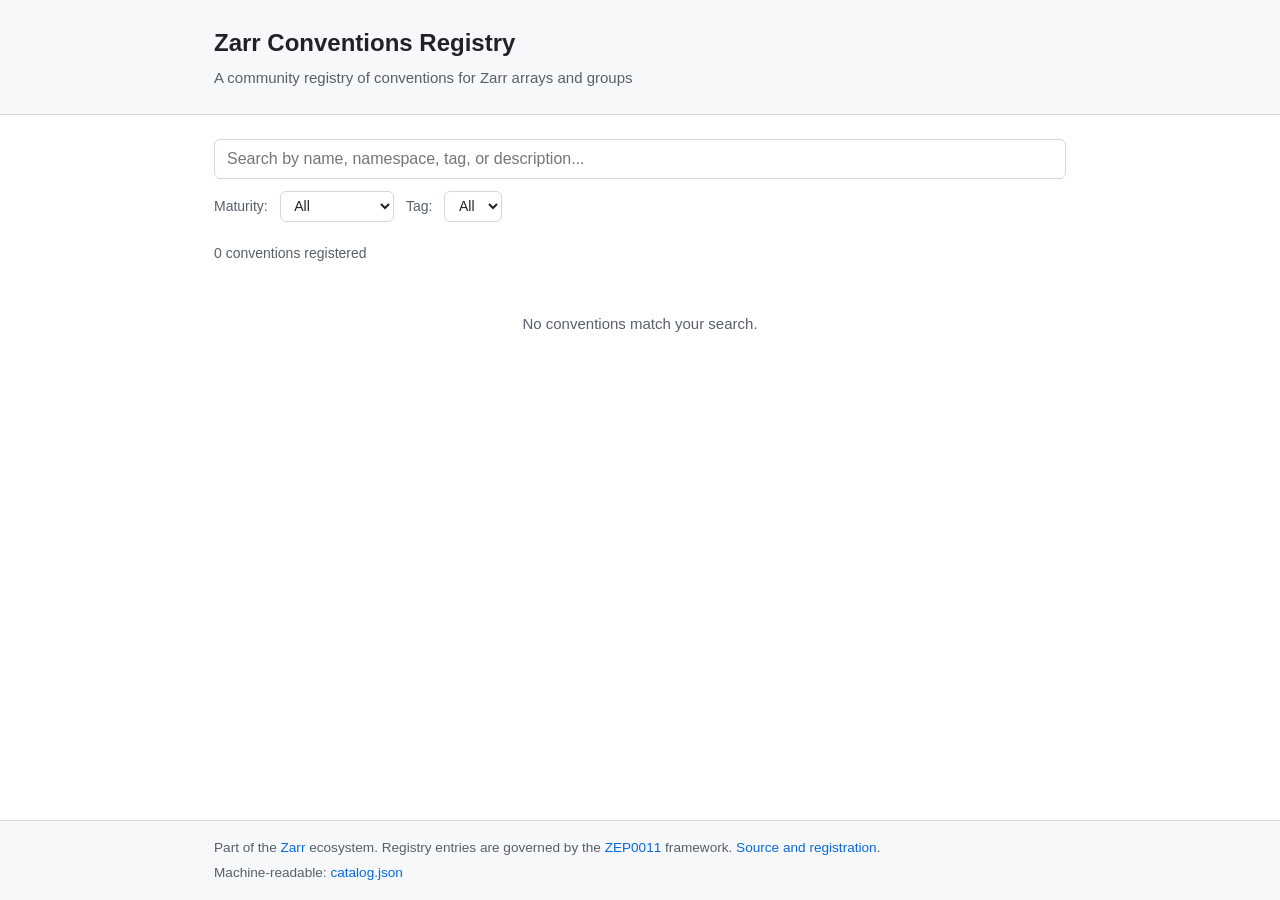
==== site/index.html @ 2f589cee "Registry plumbing and site" ====
<!doctype html>
<html lang="en">
  <head>
    <meta charset="UTF-8" />
    <meta name="viewport" content="width=device-width, initial-scale=1.0" />
    <title>Zarr Conventions Registry</title>
    <link rel="stylesheet" href="assets/style.css" />
  </head>
  <body>
    <header>
      <div class="header-inner">
        <h1>Zarr Conventions Registry</h1>
        <p class="subtitle">
          A community registry of conventions for Zarr arrays and groups
        </p>
      </div>
    </header>

    <main>
      <section class="search-bar">
        <input
          type="search"
          id="search-input"
          placeholder="Search by name, namespace, tag, or description..."
          aria-label="Search conventions"
          autocomplete="off"
        />
        <div class="filters">
          <label for="filter-maturity">Maturity:</label>
          <select id="filter-maturity">
            <option value="">All</option>
            <option value="proposed">Proposed</option>
            <option value="pilot">Pilot</option>
            <option value="candidate">Candidate</option>
            <option value="stable">Stable</option>
            <option value="deprecated">Deprecated</option>
          </select>
          <label for="filter-tag">Tag:</label>
          <select id="filter-tag">
            <option value="">All</option>
          </select>
        </div>
      </section>

      <section class="stats" id="stats">
        <!-- filled by JS -->
      </section>

      <section class="results" id="results">
        <p class="loading">Loading registry...</p>
      </section>
    </main>

    <div id="modal-overlay" class="modal-overlay" hidden>
      <div
        class="modal"
        role="dialog"
        aria-modal="true"
        aria-labelledby="modal-title"
      >
        <button class="modal-close" id="modal-close" aria-label="Close">
          &times;
        </button>
        <div id="modal-body">
          <!-- filled by JS -->
        </div>
      </div>
    </div>

    <footer>
      <div class="footer-inner">
        <p>
          Part of the <a href="https://zarr.dev">Zarr</a> ecosystem. Registry
          entries are governed by the
          <a href="https://zarr.dev/zeps/active/ZEP0011.html">ZEP0011</a>
          framework.
          <a href="https://github.com/pvanlaake/zarr-conventions-registry"
            >Source and registration</a
          >.
        </p>
        <p class="catalog-link">
          Machine-readable:
          <a href="catalog.json">catalog.json</a>
        </p>
      </div>
    </footer>

    <script src="assets/fuse.min.js"></script>
    <script src="assets/search.js"></script>
  </body>
</html>
---- site/assets/style.css ----
/* ── Reset & base ── */
*,
*::before,
*::after {
  box-sizing: border-box;
  margin: 0;
  padding: 0;
}

:root {
  --color-bg: #ffffff;
  --color-surface: #f6f8fa;
  --color-border: #d0d7de;
  --color-text: #1f2328;
  --color-muted: #57606a;
  --color-accent: #0969da;
  --color-accent-bg: #ddf4ff;

  --maturity-proposed: #d1ecf1;
  --maturity-pilot: #fff3cd;
  --maturity-candidate: #cce5ff;
  --maturity-stable: #d4edda;
  --maturity-deprecated: #f8d7da;

  --radius: 6px;
  --shadow: 0 1px 3px rgba(0, 0, 0, 0.12);
  --font:
    -apple-system, BlinkMacSystemFont, "Segoe UI", Helvetica, Arial, sans-serif;
}

body {
  font-family: var(--font);
  font-size: 15px;
  line-height: 1.6;
  color: var(--color-text);
  background: var(--color-bg);
  min-height: 100vh;
  display: flex;
  flex-direction: column;
}

a {
  color: var(--color-accent);
  text-decoration: none;
}
a:hover {
  text-decoration: underline;
}

/* ── Header ── */
header {
  background: var(--color-surface);
  border-bottom: 1px solid var(--color-border);
  padding: 1.5rem 0;
}

.header-inner {
  max-width: 900px;
  margin: 0 auto;
  padding: 0 1.5rem;
}

header h1 {
  font-size: 1.5rem;
  font-weight: 600;
}
.subtitle {
  color: var(--color-muted);
  margin-top: 0.25rem;
}

/* ── Main ── */
main {
  max-width: 900px;
  margin: 0 auto;
  padding: 1.5rem;
  flex: 1;
  width: 100%;
}

/* ── Search ── */
.search-bar {
  margin-bottom: 1.25rem;
}

#search-input {
  width: 100%;
  padding: 0.6rem 0.75rem;
  font-size: 1rem;
  border: 1px solid var(--color-border);
  border-radius: var(--radius);
  background: var(--color-bg);
  color: var(--color-text);
  margin-bottom: 0.75rem;
}

#search-input:focus {
  outline: none;
  border-color: var(--color-accent);
  box-shadow: 0 0 0 3px rgba(9, 105, 218, 0.15);
}

.filters {
  display: flex;
  align-items: center;
  gap: 0.75rem;
  flex-wrap: wrap;
}

.filters label {
  color: var(--color-muted);
  font-size: 0.875rem;
}

.filters select {
  padding: 0.35rem 0.6rem;
  border: 1px solid var(--color-border);
  border-radius: var(--radius);
  font-size: 0.875rem;
  background: var(--color-bg);
  color: var(--color-text);
  cursor: pointer;
}

/* ── Stats ── */
.stats {
  font-size: 0.875rem;
  color: var(--color-muted);
  margin-bottom: 1rem;
}

/* ── Convention cards ── */
.results {
  display: flex;
  flex-direction: column;
  gap: 0.75rem;
}

.card {
  border: 1px solid var(--color-border);
  border-radius: var(--radius);
  padding: 1rem 1.25rem;
  background: var(--color-bg);
  box-shadow: var(--shadow);
  cursor: pointer;
  transition:
    border-color 0.15s,
    box-shadow 0.15s;
}

.card:hover {
  border-color: var(--color-accent);
  box-shadow: 0 2px 6px rgba(0, 0, 0, 0.15);
}

.card-header {
  display: flex;
  align-items: baseline;
  gap: 0.75rem;
  flex-wrap: wrap;
  margin-bottom: 0.4rem;
}

.card-name {
  font-size: 1rem;
  font-weight: 600;
}

.card-namespace {
  font-family: ui-monospace, SFMono-Regular, monospace;
  font-size: 0.8rem;
  color: var(--color-muted);
  background: var(--color-surface);
  border: 1px solid var(--color-border);
  border-radius: 3px;
  padding: 0 0.35rem;
}

.card-title {
  color: var(--color-muted);
  font-size: 0.875rem;
}

.card-description {
  font-size: 0.9rem;
  color: var(--color-muted);
  margin-bottom: 0.6rem;
  display: -webkit-box;
  -webkit-line-clamp: 2;
  line-clamp: 2;
  -webkit-box-orient: vertical;
  overflow: hidden;
}

.card-footer {
  display: flex;
  gap: 0.5rem;
  flex-wrap: wrap;
  align-items: center;
}

/* ── Badges ── */
.badge {
  font-size: 0.75rem;
  font-weight: 500;
  padding: 0.15rem 0.5rem;
  border-radius: 2rem;
  text-transform: capitalize;
}

.badge-maturity-proposed {
  background: var(--maturity-proposed);
}
.badge-maturity-pilot {
  background: var(--maturity-pilot);
}
.badge-maturity-candidate {
  background: var(--maturity-candidate);
}
.badge-maturity-stable {
  background: var(--maturity-stable);
}
.badge-maturity-deprecated {
  background: var(--maturity-deprecated);
}

.badge-tag {
  background: var(--color-accent-bg);
  color: var(--color-accent);
}

/* ── Modal ── */
.modal-overlay {
  position: fixed;
  inset: 0;
  background: rgba(0, 0, 0, 0.45);
  display: flex;
  align-items: center;
  justify-content: center;
  z-index: 100;
  padding: 1rem;
}

.modal-overlay[hidden] {
  display: none;
}

.modal {
  background: var(--color-bg);
  border-radius: var(--radius);
  box-shadow: 0 8px 32px rgba(0, 0, 0, 0.2);
  max-width: 640px;
  width: 100%;
  max-height: 85vh;
  overflow-y: auto;
  padding: 1.5rem;
  position: relative;
}

.modal-close {
  position: absolute;
  top: 0.75rem;
  right: 0.75rem;
  background: none;
  border: none;
  font-size: 1.5rem;
  cursor: pointer;
  color: var(--color-muted);
  line-height: 1;
}

.modal-close:hover {
  color: var(--color-text);
}

#modal-body h2 {
  font-size: 1.2rem;
  margin-bottom: 0.25rem;
}
#modal-body .modal-namespace {
  font-family: ui-monospace, SFMono-Regular, monospace;
  font-size: 0.85rem;
  color: var(--color-muted);
  margin-bottom: 1rem;
}

.modal-section {
  margin-top: 1rem;
}
.modal-section h3 {
  font-size: 0.8rem;
  text-transform: uppercase;
  letter-spacing: 0.05em;
  color: var(--color-muted);
  margin-bottom: 0.4rem;
}

.modal-section p {
  font-size: 0.9rem;
}

.modal-links {
  display: flex;
  flex-direction: column;
  gap: 0.3rem;
}
.modal-links a {
  font-size: 0.9rem;
}

.modal-uuid {
  font-family: ui-monospace, SFMono-Regular, monospace;
  font-size: 0.75rem;
  color: var(--color-muted);
  margin-top: 1.25rem;
  padding-top: 0.75rem;
  border-top: 1px solid var(--color-border);
  word-break: break-all;
}

/* ── Empty / loading states ── */
.loading,
.empty {
  color: var(--color-muted);
  text-align: center;
  padding: 2rem 0;
}

/* ── Footer ── */
footer {
  border-top: 1px solid var(--color-border);
  background: var(--color-surface);
  padding: 1rem 0;
  margin-top: 2rem;
}

.footer-inner {
  max-width: 900px;
  margin: 0 auto;
  padding: 0 1.5rem;
  font-size: 0.85rem;
  color: var(--color-muted);
  display: flex;
  flex-direction: column;
  gap: 0.25rem;
}
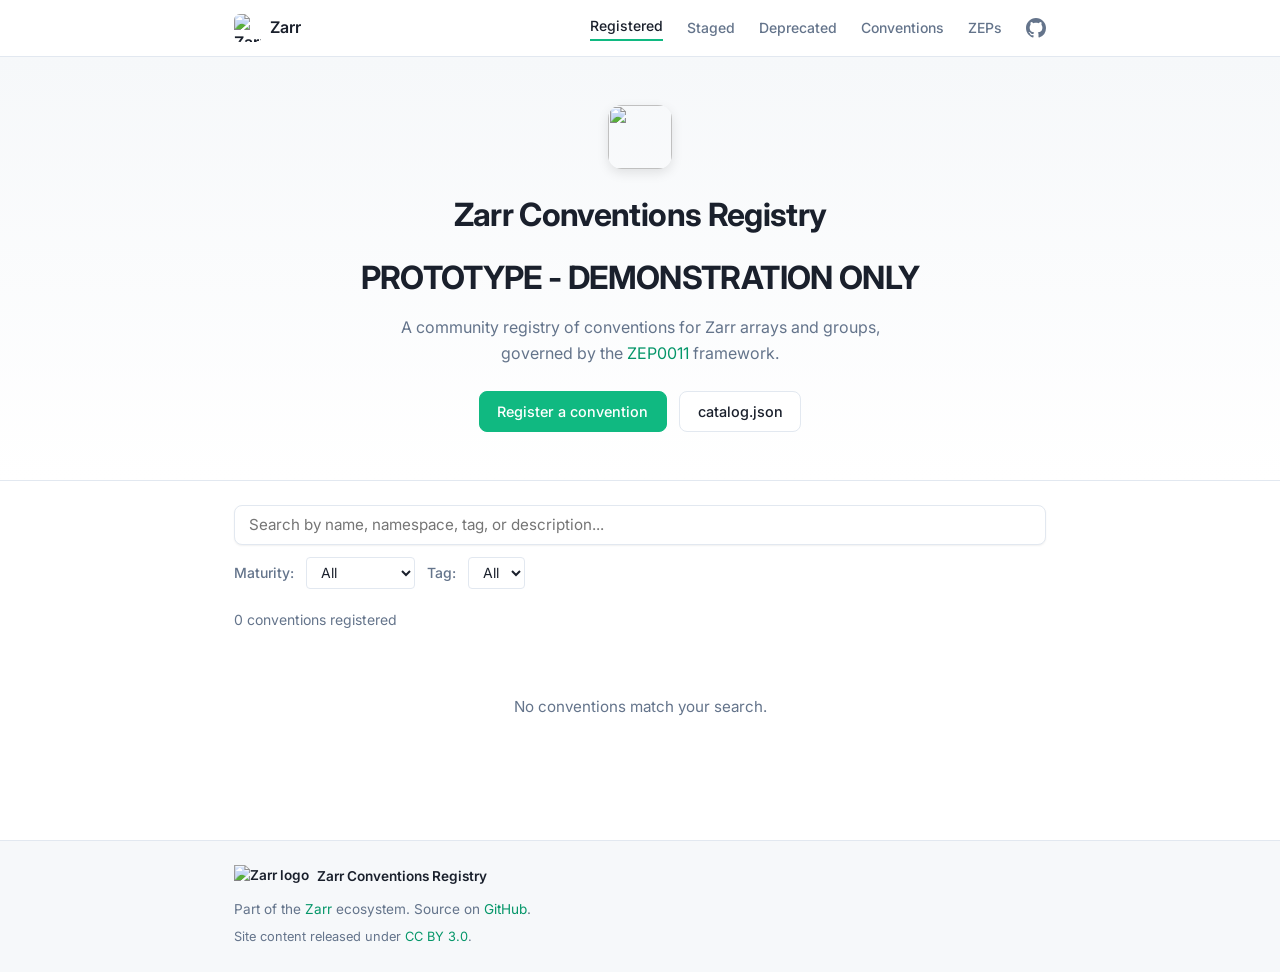
==== commit adbaef01: "Better navigation, documentation update" ====
--- a/site/index.html
+++ b/site/index.html
@@ -4,52 +4,106 @@
     <meta charset="UTF-8" />
     <meta name="viewport" content="width=device-width, initial-scale=1.0" />
     <title>Zarr Conventions Registry</title>
+    <link rel="icon" href="https://zarr.dev/android-chrome-192x192.png" />
+    <link rel="preconnect" href="https://fonts.googleapis.com" />
+    <link rel="preconnect" href="https://fonts.gstatic.com" crossorigin />
+    <link
+      href="https://fonts.googleapis.com/css2?family=Inter:wght@400;500;600&display=swap"
+      rel="stylesheet"
+    />
     <link rel="stylesheet" href="assets/style.css" />
   </head>
   <body>
-    <header>
-      <div class="header-inner">
+    <nav class="navbar">
+      <div class="navbar-inner">
+        <a class="navbar-brand" href="https://zarr.dev">
+          <img
+            src="https://zarr.dev/android-chrome-192x192.png"
+            alt="Zarr logo"
+            class="navbar-logo"
+          />
+          <span class="navbar-name">Zarr</span>
+        </a>
+      <div class="navbar-links">
+        <a href="index.html" class="nav-active">Registered</a>
+        <a href="staged.html">Staged</a>
+        <a href="deprecated.html">Deprecated</a>
+        <a href="https://zarr.dev/conventions">Conventions</a>
+        <a href="https://zarr.dev/zeps/">ZEPs</a>
+        <a href="https://github.com/pvanlaake/zarr-conventions-registry" class="navbar-github" aria-label="GitHub">
+          <svg height="20" viewBox="0 0 16 16" width="20" aria-hidden="true" fill="currentColor">
+            <path d="M8 0C3.58 0 0 3.58 0 8c0 3.54 2.29 6.53 5.47 7.59.4.07.55-.17.55-.38
+              0-.19-.01-.82-.01-1.49-2.01.37-2.53-.49-2.69-.94-.09-.23-.48-.94-.82-1.13
+              -.28-.15-.68-.52-.01-.53.63-.01 1.08.58 1.23.82.72 1.21 1.87.87 2.33.66
+              .07-.52.28-.87.51-1.07-1.78-.2-3.64-.89-3.64-3.95 0-.87.31-1.59.82-2.15
+              -.08-.2-.36-1.02.08-2.12 0 0 .67-.21 2.2.82.64-.18 1.32-.27 2-.27.68 0
+              1.36.09 2 .27 1.53-1.04 2.2-.82 2.2-.82.44 1.1.16 1.92.08 2.12.51.56.82
+              1.27.82 2.15 0 3.07-1.87 3.75-3.65 3.95.29.25.54.73.54 1.48 0 1.07-.01
+              1.93-.01 2.2 0 .21.15.46.55.38A8.013 8.013 0 0016 8c0-4.42-3.58-8-8-8z"/>
+          </svg>
+        </a>
+      </div>
+    </nav>
+
+    <header class="hero">
+      <div class="hero-inner">
+        <img
+          src="https://zarr.dev/android-chrome-192x192.png"
+          alt=""
+          class="hero-logo"
+          aria-hidden="true"
+        />
         <h1>Zarr Conventions Registry</h1>
-        <p class="subtitle">
-          A community registry of conventions for Zarr arrays and groups
+        <h1>PROTOTYPE - DEMONSTRATION ONLY</h1>
+        <p class="hero-subtitle">
+          A community registry of conventions for Zarr arrays and groups,
+          governed by the
+          <a href="https://zarr.dev/zeps/active/ZEP0011.html">ZEP0011</a>
+          framework.
         </p>
+        <div class="hero-actions">
+          <a
+            href="https://github.com/pvanlaake/zarr-conventions-registry"
+            class="btn btn-primary"
+          >
+            Register a convention
+          </a>
+          <a href="catalog.json" class="btn btn-secondary"> catalog.json </a>
+        </div>
       </div>
     </header>
 
-    <main>
-      <section class="search-bar">
-        <input
-          type="search"
-          id="search-input"
-          placeholder="Search by name, namespace, tag, or description..."
-          aria-label="Search conventions"
-          autocomplete="off"
-        />
-        <div class="filters">
-          <label for="filter-maturity">Maturity:</label>
-          <select id="filter-maturity">
-            <option value="">All</option>
-            <option value="proposed">Proposed</option>
-            <option value="pilot">Pilot</option>
-            <option value="candidate">Candidate</option>
-            <option value="stable">Stable</option>
-            <option value="deprecated">Deprecated</option>
-          </select>
-          <label for="filter-tag">Tag:</label>
-          <select id="filter-tag">
-            <option value="">All</option>
-          </select>
-        </div>
-      </section>
+  <main>
+    <section class="search-bar">
+      <input
+        type="search"
+        id="search-input"
+        placeholder="Search by name, namespace, tag, or description..."
+        aria-label="Search conventions"
+        autocomplete="off"
+      >
+      <div class="filters">
+        <label for="filter-maturity">Maturity:</label>
+        <select id="filter-maturity">
+          <option value="">All</option>
+          <option value="proposed">Proposed</option>
+          <option value="pilot">Pilot</option>
+          <option value="candidate">Candidate</option>
+          <option value="stable">Stable</option>
+        </select>
+        <label for="filter-tag">Tag:</label>
+        <select id="filter-tag">
+          <option value="">All</option>
+        </select>
+      </div>
+    </section>
 
-      <section class="stats" id="stats">
-        <!-- filled by JS -->
-      </section>
+    <section class="stats" id="stats"></section>
 
-      <section class="results" id="results">
-        <p class="loading">Loading registry...</p>
-      </section>
-    </main>
+    <section class="results" id="results">
+      <p class="loading">Loading registry...</p>
+    </section>
+  </main>
 
     <div id="modal-overlay" class="modal-overlay" hidden>
       <div
@@ -61,31 +115,34 @@
         <button class="modal-close" id="modal-close" aria-label="Close">
           &times;
         </button>
-        <div id="modal-body">
-          <!-- filled by JS -->
-        </div>
+        <div id="modal-body"></div>
       </div>
     </div>
 
     <footer>
       <div class="footer-inner">
+        <div class="footer-brand">
+          <img
+            src="https://zarr.dev/android-chrome-192x192.png"
+            alt="Zarr logo"
+            height="24"
+          />
+          <span>Zarr Conventions Registry</span>
+        </div>
         <p>
-          Part of the <a href="https://zarr.dev">Zarr</a> ecosystem. Registry
-          entries are governed by the
-          <a href="https://zarr.dev/zeps/active/ZEP0011.html">ZEP0011</a>
-          framework.
+          Part of the <a href="https://zarr.dev">Zarr</a> ecosystem. Source on
           <a href="https://github.com/pvanlaake/zarr-conventions-registry"
-            >Source and registration</a
+            >GitHub</a
           >.
         </p>
-        <p class="catalog-link">
-          Machine-readable:
-          <a href="catalog.json">catalog.json</a>
+        <p class="footer-license">
+          Site content released under
+          <a href="https://creativecommons.org/licenses/by/3.0/">CC BY 3.0</a>.
         </p>
       </div>
     </footer>
 
-    <script src="assets/fuse.min.js"></script>
-    <script src="assets/search.js"></script>
-  </body>
+  <script src="assets/fuse.min.js"></script>
+  <script>const PAGE = 'registered';</script>
+  <script src="assets/search.js"></script>  </body>
 </html>
--- a/site/assets/style.css
+++ b/site/assets/style.css
@@ -10,22 +10,32 @@
 :root {
   --color-bg: #ffffff;
   --color-surface: #f6f8fa;
-  --color-border: #d0d7de;
-  --color-text: #1f2328;
-  --color-muted: #57606a;
-  --color-accent: #0969da;
-  --color-accent-bg: #ddf4ff;
-
-  --maturity-proposed: #d1ecf1;
-  --maturity-pilot: #fff3cd;
-  --maturity-candidate: #cce5ff;
-  --maturity-stable: #d4edda;
-  --maturity-deprecated: #f8d7da;
-
-  --radius: 6px;
-  --shadow: 0 1px 3px rgba(0, 0, 0, 0.12);
-  --font:
-    -apple-system, BlinkMacSystemFont, "Segoe UI", Helvetica, Arial, sans-serif;
+  --color-surface-2: #f0f4f8;
+  --color-border: #e2e8f0;
+  --color-text: #1a202c;
+  --color-muted: #64748b;
+  --color-accent: #10b981;
+  --color-accent-dark: #059669;
+  --color-accent-bg: #ecfdf5;
+  --color-accent-text: #065f46;
+
+  --maturity-proposed: #e0f2fe;
+  --maturity-pilot: #fef9c3;
+  --maturity-candidate: #ede9fe;
+  --maturity-stable: #dcfce7;
+  --maturity-deprecated: #fee2e2;
+
+  --radius-sm: 4px;
+  --radius: 8px;
+  --radius-lg: 12px;
+  --shadow-sm: 0 1px 2px rgba(0, 0, 0, 0.06);
+  --shadow: 0 1px 4px rgba(0, 0, 0, 0.1);
+  --shadow-md: 0 4px 12px rgba(0, 0, 0, 0.1);
+
+  --font: "Inter", -apple-system, BlinkMacSystemFont, "Segoe UI", sans-serif;
+  --font-mono: ui-monospace, SFMono-Regular, monospace;
+
+  --max-width: 860px;
 }
 
 body {
@@ -40,38 +50,165 @@
 }
 
 a {
-  color: var(--color-accent);
+  color: var(--color-accent-dark);
   text-decoration: none;
 }
 a:hover {
   text-decoration: underline;
 }
 
-/* ── Header ── */
-header {
-  background: var(--color-surface);
+/* ── Navbar ── */
+.navbar {
+  position: sticky;
+  top: 0;
+  z-index: 50;
+  background: rgba(255, 255, 255, 0.92);
+  backdrop-filter: blur(8px);
   border-bottom: 1px solid var(--color-border);
-  padding: 1.5rem 0;
-}
-
-.header-inner {
-  max-width: 900px;
+}
+
+.navbar-inner {
+  max-width: var(--max-width);
   margin: 0 auto;
   padding: 0 1.5rem;
-}
-
-header h1 {
-  font-size: 1.5rem;
+  height: 56px;
+  display: flex;
+  align-items: center;
+  justify-content: space-between;
+}
+
+.navbar-brand {
+  display: flex;
+  align-items: center;
+  gap: 0.5rem;
   font-weight: 600;
-}
-.subtitle {
-  color: var(--color-muted);
-  margin-top: 0.25rem;
+  font-size: 1rem;
+  color: var(--color-text);
+  text-decoration: none;
+}
+
+.navbar-logo {
+  width: 28px;
+  height: 28px;
+  border-radius: 6px;
+}
+
+.navbar-links {
+  display: flex;
+  align-items: center;
+  gap: 1.5rem;
+  font-size: 0.875rem;
+  color: var(--color-muted);
+}
+
+.navbar-links a {
+  color: var(--color-muted);
+  font-weight: 500;
+  transition: color 0.15s;
+}
+
+.navbar-links a:hover {
+  color: var(--color-text);
+  text-decoration: none;
+}
+
+.navbar-github {
+  display: flex;
+  align-items: center;
+  color: var(--color-muted);
+}
+
+/* ── Hero ── */
+.hero {
+  background: linear-gradient(
+    180deg,
+    var(--color-surface) 0%,
+    var(--color-bg) 100%
+  );
+  border-bottom: 1px solid var(--color-border);
+  padding: 3rem 1.5rem;
+  text-align: center;
+}
+
+.hero-inner {
+  max-width: var(--max-width);
+  margin: 0 auto;
+}
+
+.hero-logo {
+  width: 64px;
+  height: 64px;
+  border-radius: 14px;
+  margin-bottom: 1.25rem;
+  box-shadow: var(--shadow-md);
+}
+
+.hero h1 {
+  font-size: 2rem;
+  font-weight: 700;
+  letter-spacing: -0.02em;
+  color: var(--color-text);
+  margin-bottom: 0.75rem;
+}
+
+.hero-subtitle {
+  font-size: 1rem;
+  color: var(--color-muted);
+  max-width: 520px;
+  margin: 0 auto 1.5rem;
+}
+
+.hero-actions {
+  display: flex;
+  gap: 0.75rem;
+  justify-content: center;
+  flex-wrap: wrap;
+}
+
+/* ── Buttons ── */
+.btn {
+  display: inline-flex;
+  align-items: center;
+  gap: 0.4rem;
+  padding: 0.5rem 1.1rem;
+  border-radius: var(--radius);
+  font-size: 0.9rem;
+  font-weight: 500;
+  cursor: pointer;
+  transition:
+    background 0.15s,
+    border-color 0.15s,
+    color 0.15s;
+  text-decoration: none;
+}
+
+.btn-primary {
+  background: var(--color-accent);
+  color: #ffffff;
+  border: 1px solid var(--color-accent);
+}
+
+.btn-primary:hover {
+  background: var(--color-accent-dark);
+  border-color: var(--color-accent-dark);
+  text-decoration: none;
+  color: #ffffff;
+}
+
+.btn-secondary {
+  background: var(--color-bg);
+  color: var(--color-text);
+  border: 1px solid var(--color-border);
+}
+
+.btn-secondary:hover {
+  background: var(--color-surface);
+  text-decoration: none;
 }
 
 /* ── Main ── */
 main {
-  max-width: 900px;
+  max-width: var(--max-width);
   margin: 0 auto;
   padding: 1.5rem;
   flex: 1;
@@ -85,19 +222,24 @@
 
 #search-input {
   width: 100%;
-  padding: 0.6rem 0.75rem;
-  font-size: 1rem;
+  padding: 0.6rem 0.875rem;
+  font-size: 0.95rem;
+  font-family: var(--font);
   border: 1px solid var(--color-border);
   border-radius: var(--radius);
   background: var(--color-bg);
   color: var(--color-text);
   margin-bottom: 0.75rem;
+  box-shadow: var(--shadow-sm);
+  transition:
+    border-color 0.15s,
+    box-shadow 0.15s;
 }
 
 #search-input:focus {
   outline: none;
   border-color: var(--color-accent);
-  box-shadow: 0 0 0 3px rgba(9, 105, 218, 0.15);
+  box-shadow: 0 0 0 3px rgba(16, 185, 129, 0.15);
 }
 
 .filters {
@@ -110,13 +252,15 @@
 .filters label {
   color: var(--color-muted);
   font-size: 0.875rem;
+  font-weight: 500;
 }
 
 .filters select {
   padding: 0.35rem 0.6rem;
   border: 1px solid var(--color-border);
-  border-radius: var(--radius);
+  border-radius: var(--radius-sm);
   font-size: 0.875rem;
+  font-family: var(--font);
   background: var(--color-bg);
   color: var(--color-text);
   cursor: pointer;
@@ -129,7 +273,7 @@
   margin-bottom: 1rem;
 }
 
-/* ── Convention cards ── */
+/* ── Cards ── */
 .results {
   display: flex;
   flex-direction: column;
@@ -138,42 +282,45 @@
 
 .card {
   border: 1px solid var(--color-border);
-  border-radius: var(--radius);
-  padding: 1rem 1.25rem;
+  border-radius: var(--radius-lg);
+  padding: 1.1rem 1.25rem;
   background: var(--color-bg);
-  box-shadow: var(--shadow);
+  box-shadow: var(--shadow-sm);
   cursor: pointer;
   transition:
     border-color 0.15s,
-    box-shadow 0.15s;
+    box-shadow 0.15s,
+    transform 0.1s;
 }
 
 .card:hover {
   border-color: var(--color-accent);
-  box-shadow: 0 2px 6px rgba(0, 0, 0, 0.15);
+  box-shadow: var(--shadow-md);
+  transform: translateY(-1px);
 }
 
 .card-header {
   display: flex;
   align-items: baseline;
-  gap: 0.75rem;
+  gap: 0.65rem;
   flex-wrap: wrap;
-  margin-bottom: 0.4rem;
+  margin-bottom: 0.35rem;
 }
 
 .card-name {
   font-size: 1rem;
   font-weight: 600;
+  color: var(--color-text);
 }
 
 .card-namespace {
-  font-family: ui-monospace, SFMono-Regular, monospace;
-  font-size: 0.8rem;
-  color: var(--color-muted);
-  background: var(--color-surface);
-  border: 1px solid var(--color-border);
-  border-radius: 3px;
-  padding: 0 0.35rem;
+  font-family: var(--font-mono);
+  font-size: 0.78rem;
+  color: var(--color-accent-text);
+  background: var(--color-accent-bg);
+  border: 1px solid #a7f3d0;
+  border-radius: var(--radius-sm);
+  padding: 0.05rem 0.4rem;
 }
 
 .card-title {
@@ -184,7 +331,7 @@
 .card-description {
   font-size: 0.9rem;
   color: var(--color-muted);
-  margin-bottom: 0.6rem;
+  margin-bottom: 0.65rem;
   display: -webkit-box;
   -webkit-line-clamp: 2;
   line-clamp: 2;
@@ -194,51 +341,59 @@
 
 .card-footer {
   display: flex;
-  gap: 0.5rem;
+  gap: 0.4rem;
   flex-wrap: wrap;
   align-items: center;
 }
 
 /* ── Badges ── */
 .badge {
-  font-size: 0.75rem;
+  font-size: 0.72rem;
   font-weight: 500;
-  padding: 0.15rem 0.5rem;
+  padding: 0.15rem 0.55rem;
   border-radius: 2rem;
-  text-transform: capitalize;
+  text-transform: none;
+  letter-spacing: 0.01em;
 }
 
 .badge-maturity-proposed {
   background: var(--maturity-proposed);
+  color: #0369a1;
 }
 .badge-maturity-pilot {
   background: var(--maturity-pilot);
+  color: #854d0e;
 }
 .badge-maturity-candidate {
   background: var(--maturity-candidate);
+  color: #5b21b6;
 }
 .badge-maturity-stable {
   background: var(--maturity-stable);
+  color: #166534;
 }
 .badge-maturity-deprecated {
   background: var(--maturity-deprecated);
+  color: #991b1b;
 }
 
 .badge-tag {
   background: var(--color-accent-bg);
-  color: var(--color-accent);
+  color: var(--color-accent-text);
+  border: 1px solid #a7f3d0;
 }
 
 /* ── Modal ── */
 .modal-overlay {
   position: fixed;
   inset: 0;
-  background: rgba(0, 0, 0, 0.45);
+  background: rgba(0, 0, 0, 0.4);
   display: flex;
   align-items: center;
   justify-content: center;
   z-index: 100;
   padding: 1rem;
+  backdrop-filter: blur(2px);
 }
 
 .modal-overlay[hidden] {
@@ -247,52 +402,76 @@
 
 .modal {
   background: var(--color-bg);
-  border-radius: var(--radius);
-  box-shadow: 0 8px 32px rgba(0, 0, 0, 0.2);
-  max-width: 640px;
+  border-radius: var(--radius-lg);
+  box-shadow: 0 20px 60px rgba(0, 0, 0, 0.2);
+  max-width: 600px;
   width: 100%;
   max-height: 85vh;
   overflow-y: auto;
-  padding: 1.5rem;
+  padding: 1.75rem;
   position: relative;
 }
 
 .modal-close {
   position: absolute;
-  top: 0.75rem;
-  right: 0.75rem;
-  background: none;
-  border: none;
-  font-size: 1.5rem;
+  top: 1rem;
+  right: 1rem;
+  background: var(--color-surface);
+  border: 1px solid var(--color-border);
+  border-radius: 50%;
+  width: 28px;
+  height: 28px;
+  font-size: 1.1rem;
   cursor: pointer;
   color: var(--color-muted);
+  display: flex;
+  align-items: center;
+  justify-content: center;
   line-height: 1;
+  transition:
+    background 0.15s,
+    color 0.15s;
 }
 
 .modal-close:hover {
+  background: var(--color-surface-2);
   color: var(--color-text);
 }
 
 #modal-body h2 {
-  font-size: 1.2rem;
-  margin-bottom: 0.25rem;
-}
+  font-size: 1.25rem;
+  font-weight: 700;
+  margin-bottom: 0.2rem;
+  padding-right: 2rem;
+}
+
 #modal-body .modal-namespace {
-  font-family: ui-monospace, SFMono-Regular, monospace;
   font-size: 0.85rem;
   color: var(--color-muted);
-  margin-bottom: 1rem;
+  margin-bottom: 1.25rem;
+}
+
+#modal-body .modal-namespace code {
+  font-family: var(--font-mono);
+  font-size: 0.82rem;
+  background: var(--color-accent-bg);
+  color: var(--color-accent-text);
+  border: 1px solid #a7f3d0;
+  border-radius: var(--radius-sm);
+  padding: 0.05rem 0.4rem;
 }
 
 .modal-section {
-  margin-top: 1rem;
-}
+  margin-top: 1.1rem;
+}
+
 .modal-section h3 {
-  font-size: 0.8rem;
+  font-size: 0.72rem;
+  font-weight: 600;
   text-transform: uppercase;
-  letter-spacing: 0.05em;
-  color: var(--color-muted);
-  margin-bottom: 0.4rem;
+  letter-spacing: 0.07em;
+  color: var(--color-muted);
+  margin-bottom: 0.35rem;
 }
 
 .modal-section p {
@@ -304,43 +483,159 @@
   flex-direction: column;
   gap: 0.3rem;
 }
+
 .modal-links a {
   font-size: 0.9rem;
 }
 
 .modal-uuid {
-  font-family: ui-monospace, SFMono-Regular, monospace;
-  font-size: 0.75rem;
-  color: var(--color-muted);
-  margin-top: 1.25rem;
-  padding-top: 0.75rem;
+  font-family: var(--font-mono);
+  font-size: 0.72rem;
+  color: var(--color-muted);
+  margin-top: 1.5rem;
+  padding-top: 1rem;
   border-top: 1px solid var(--color-border);
   word-break: break-all;
-}
-
-/* ── Empty / loading states ── */
+  text-transform: none;
+}
+/* ── Empty / loading ── */
 .loading,
 .empty {
   color: var(--color-muted);
   text-align: center;
-  padding: 2rem 0;
+  padding: 3rem 0;
+  font-size: 0.95rem;
 }
 
 /* ── Footer ── */
 footer {
   border-top: 1px solid var(--color-border);
   background: var(--color-surface);
-  padding: 1rem 0;
-  margin-top: 2rem;
+  padding: 1.5rem 0;
+  margin-top: 3rem;
 }
 
 .footer-inner {
-  max-width: 900px;
+  max-width: var(--max-width);
   margin: 0 auto;
   padding: 0 1.5rem;
   font-size: 0.85rem;
   color: var(--color-muted);
   display: flex;
   flex-direction: column;
-  gap: 0.25rem;
-}
+  gap: 0.4rem;
+}
+
+.footer-brand {
+  display: flex;
+  align-items: center;
+  gap: 0.5rem;
+  font-weight: 600;
+  color: var(--color-text);
+  margin-bottom: 0.25rem;
+}
+
+.footer-license {
+  font-size: 0.8rem;
+}
+
+/* ── Responsive ── */
+@media (max-width: 600px) {
+  .hero h1 {
+    font-size: 1.5rem;
+  }
+  .navbar-links a:not(.navbar-github) {
+    display: none;
+  }
+}
+
+/* ── Nav active state ── */
+.nav-active {
+  color: var(--color-text) !important;
+  font-weight: 600;
+  border-bottom: 2px solid var(--color-accent);
+  padding-bottom: 2px;
+}
+
+/* ── Hero variants ── */
+.hero-staged {
+  background: linear-gradient(180deg, #fefce8 0%, var(--color-bg) 100%);
+}
+
+.hero-deprecated {
+  background: linear-gradient(180deg, #fef2f2 0%, var(--color-bg) 100%);
+}
+
+/* ── Staged PR link ── */
+.card-pr-link {
+  font-size: 0.8rem;
+  font-weight: 500;
+  color: var(--color-accent-dark);
+  margin-left: auto;
+}
+
+/* ── Deprecated card ── */
+.card-deprecated {
+  opacity: 0.85;
+  border-style: dashed;
+}
+
+/* ── Superseded badge ── */
+.badge-superseded {
+  background: #fef3c7;
+  color: #92400e;
+  font-size: 0.72rem;
+  padding: 0.15rem 0.55rem;
+  border-radius: 2rem;
+}
+
+/* ── Muted inline text ── */
+.muted {
+  color: var(--color-muted);
+}
+
+.badge-days-remaining {
+  background: #dcfce7;
+  color: #166534;
+}
+
+.badge-days-expired {
+  background: #fee2e2;
+  color: #991b1b;
+}
+
+/* ── Badge links ── */
+.badge-link {
+  cursor: pointer;
+  text-decoration: none;
+  transition: opacity 0.15s;
+}
+
+.badge-link:hover {
+  opacity: 0.75;
+  text-decoration: none;
+}
+
+/* ── Modal back button ── */
+.modal-back {
+  display: inline-flex;
+  align-items: center;
+  gap: 0.3rem;
+  background: none;
+  border: 1px solid var(--color-border);
+  border-radius: var(--radius);
+  padding: 0.3rem 0.75rem;
+  font-size: 0.85rem;
+  font-family: var(--font);
+  color: var(--color-muted);
+  cursor: pointer;
+  margin-bottom: 1rem;
+  transition:
+    background 0.15s,
+    color 0.15s;
+}
+
+.modal-back:hover {
+  background: var(--color-surface);
+  color: var(--color-text);
+}
